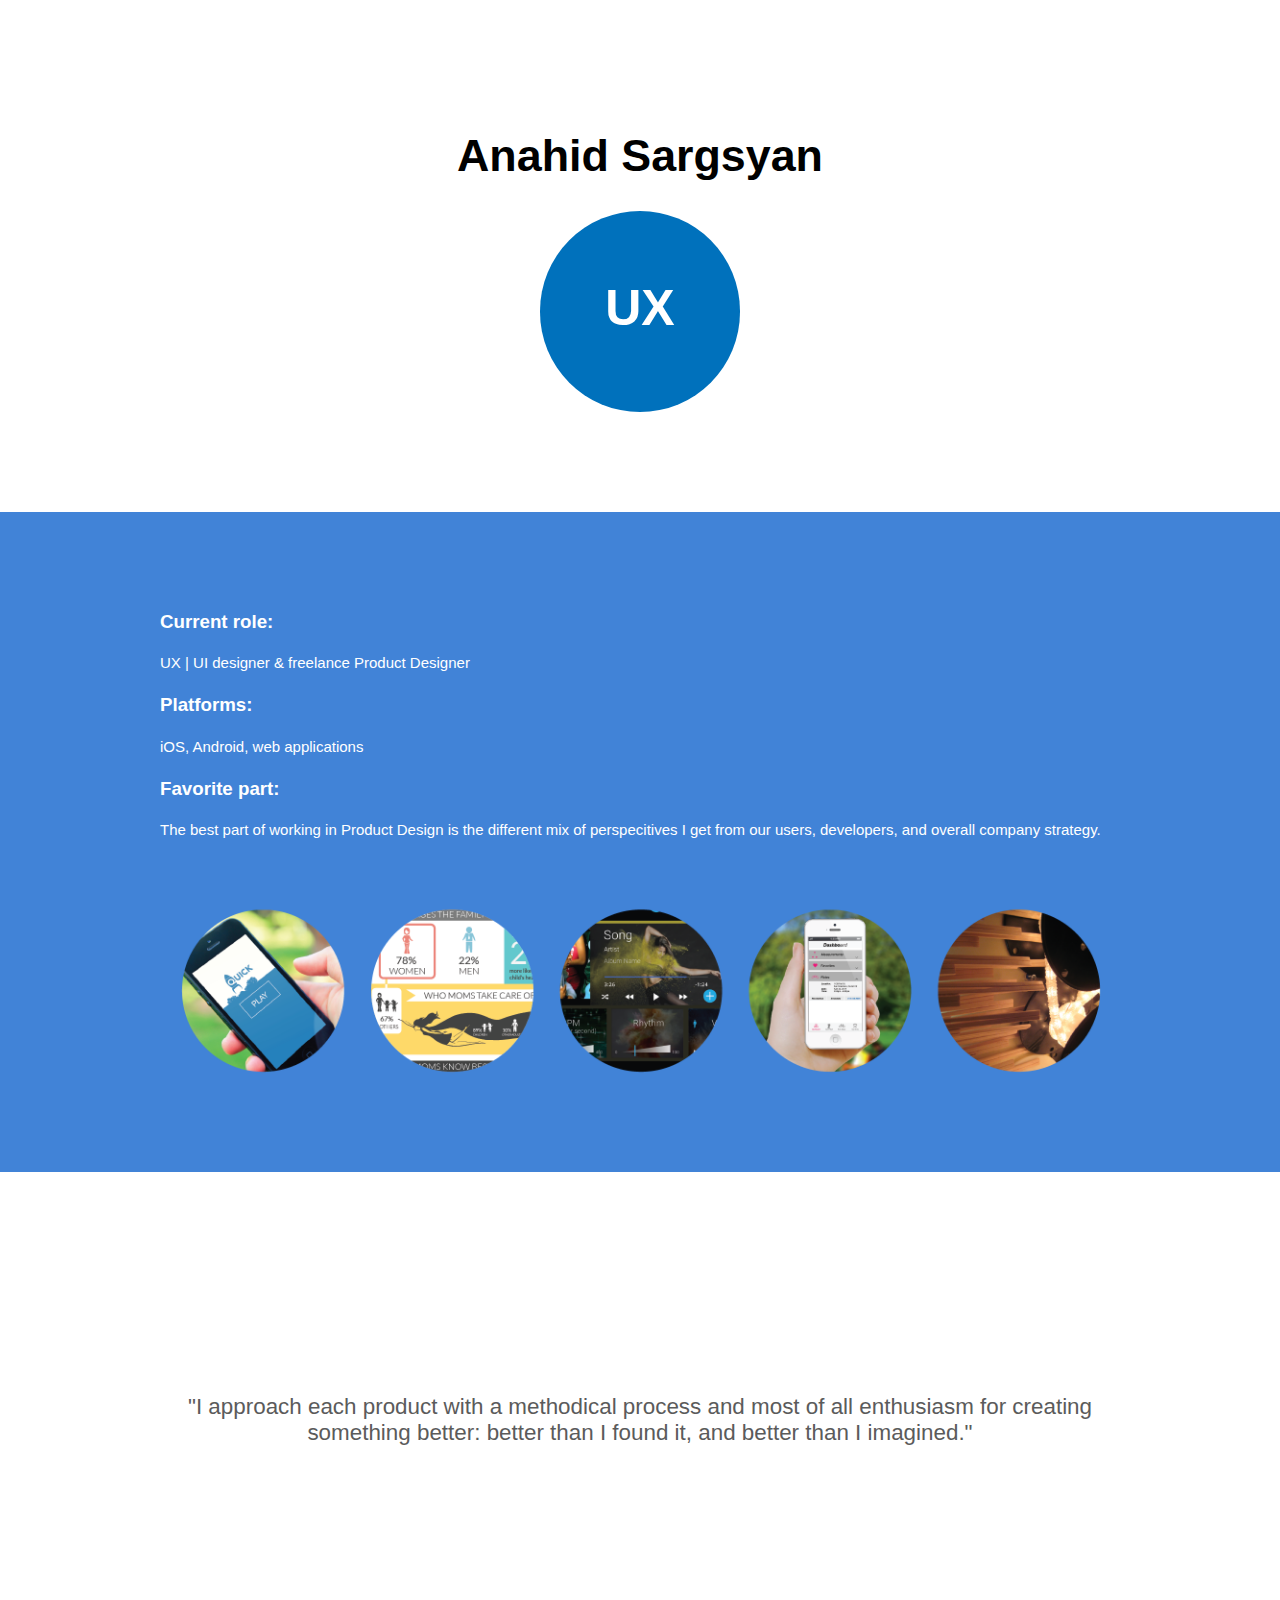
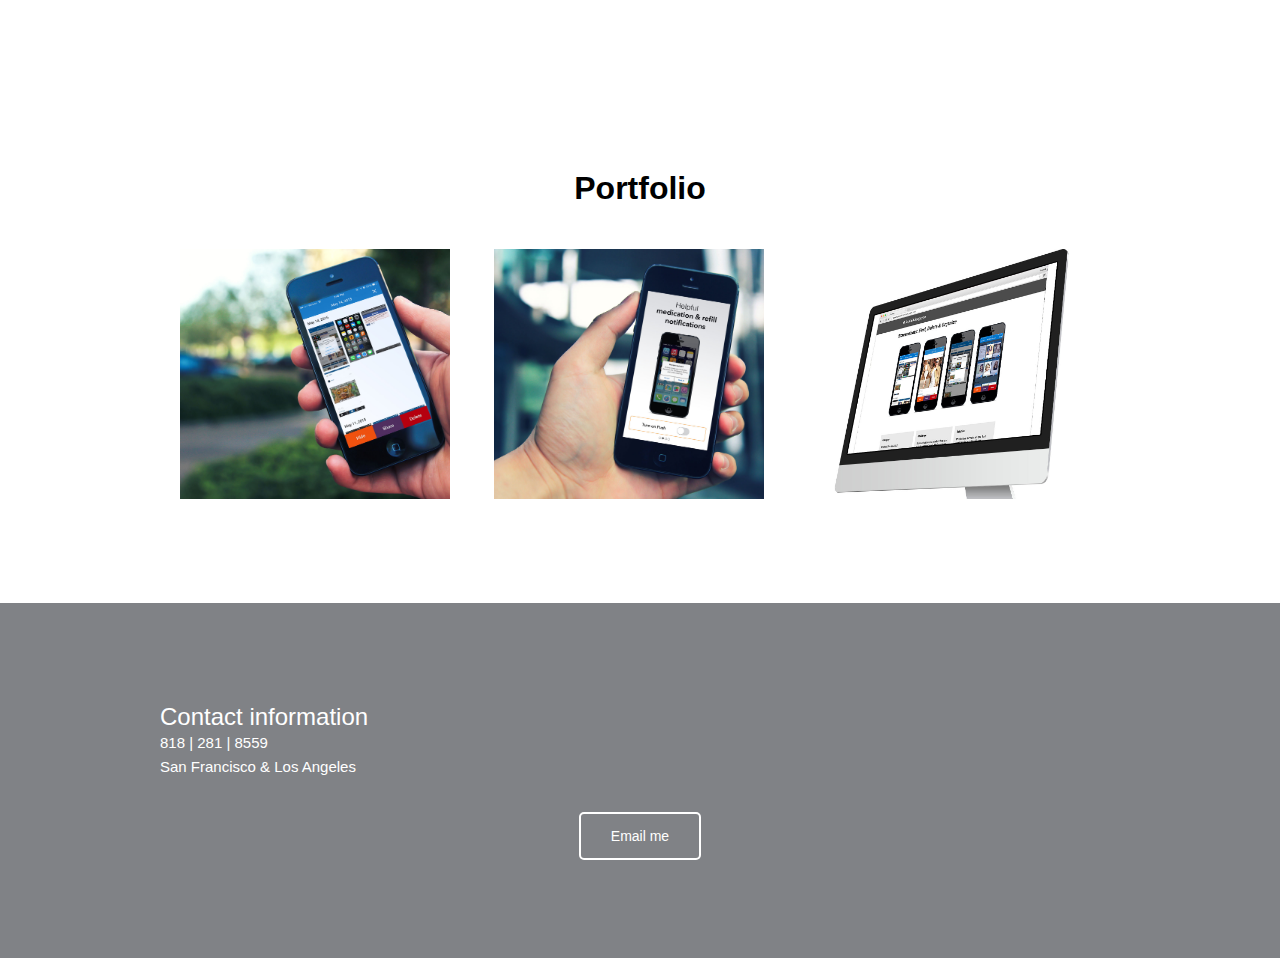
==== index.html @ 877af08c "Added Google Analytics" ====
<!DOCTYPE html>
<html>
<head>
	<title>Anahid Sargsyan</title>
	<link rel="stylesheet" type="text/css" href="css/style.css">
	<script src="https://ajax.googleapis.com/ajax/libs/jquery/2.1.3/jquery.min.js"></script> 
	<script type="text/javascript" src="js/application.js"></script>
</head>
<body>
	<div id="global-wrapper"> 
		<div id="content">
			<div id="one">
				<div class="hero2">
					<div class="container">
						<h1 style="color: black;">Anahid Sargsyan</h1>
						<div id="designDescription">
							<h4 id="designer-title">UX</h4>
						</div>
					</div>
				</div>
				<div class="section">
					<div class="container">
						<div id="center">
							
<!-- CURRENT							 -->
							<H3>Current role:</H3><p>UX | UI designer & freelance Product Designer</p>
							<!-- <H3>mscripts:</H3><p>white label mobile/web pharmacy</p> -->
							<H3>Platforms:</H3><p>iOS, Android, web applications</p>
							<H3>Favorite part:</H3>
							<p>The best part of working in Product Design is the different mix of perspecitives I get from our users, developers, and overall company strategy.</p>
							<br><br>
							<div id=""><img src="images/project_samples.png" style="width: 100%;"/></div>
						</div>
					<!-- 	<div class="center">
							<button class="button" onclick="window.location.href='#two'">See Portfolio
							</button>
						</div> -->
					</div>
				</div>
			</div>
			<div id="two">
				<div class="hero">
					<div class="container">
						<p style="color: #5b5b5b;">"I approach each product with a methodical process and most of all enthusiasm for creating something better: better than I found it, and better than I imagined."</p>
					</div>
				</div>
				<div class="section">
					<div class="container">
						<h1 style="color: black; text-align: center;">Portfolio</h1>
<!-- SCREENSHOTS -->
							<div class="project" onclick="location.href='portfolio_page.html';" style="cursor: pointer;">
								<img src="/images/screenshots_landing.jpg">
								<div class="image_overlay">
									<div id="portfolio_description">
										<h2>Screenshots</h2>
										<p>Freelance, Product Design</p>			
									</div>
								</div>
							</div>
<!-- MSCRIPTS -->
							<div class="project" onclick="location.href='portfolio_current.html';" style="cursor: pointer;">
								<img src="images/cmobile_landing.jpg">
								<div class="image_overlay">
									<div id="portfolio_description">
										<h2>mscripts</h2>
										<p>UX | UI, Visual Design</p>
									</div>
								</div>
							</div>
<!-- MY WEBSITE					 -->
							<div class="project" onclick="location.href='portfolio_personal_website.html';" style="cursor: pointer;">
								<img src="images/portfolio_landing.jpg">
								<div class="image_overlay">
									<div id="portfolio_description">
										<h2>Personal Website</h2>
										<p>Product design, UX, HTML/CSS</p>
									</div>
								</div>
							</div>
<!-- Elite Dental Care -->
						<!-- 	<div class="project">
								<img src="/images/d_one_landing.jpg">
								<div class="image_overlay">
									<div id="portfolio_description">
										<h2>D.one music</h2>
										<p>Visual Design, UI, UX</p>
									</div>
								</div>
							</div> -->
<!-- DONE -->
						<!-- 	<div class="project">
								<img src="/images/d_one_landing.jpg">
								<div class="image_overlay">
									<div id="portfolio_description">
										<h2>D.one music</h2>
										<p>Visual Design, UI, UX</p>
									</div>
								</div>
							</div> -->
<!-- LU -->
						<!-- 	<div class="project">
								<img src="images/lu_landing.jpg">
								<div class="image_overlay">
									<div id="portfolio_description">
										<h2>Lu Basketball Scores</h2>
										<p>Visual Design, UI</p>
									</div>
								</div>
							</div> -->
<!-- OTHER PROJECT -->
							<!-- <div class="project">
								<img src="images/installation_chopsticks.jpg">
								<div class="image_overlay">
									<div id="portfolio_description">
										<h2>Physical Projects</h2>
										<p>Art, Installation, Woodwork</p>
									</div>
								</div>
							</div> -->

					</div>
				</div>
			</div>
			<div id="four">
				<div class="section">
					<div class="container">
						<h2>Contact information</h2>
						<p>818 | 281 | 8559
						<br>San Francisco & Los Angeles</p>
						<div class="center">
							<button class="button"><a href="mailto:sargsyan.anahid@gmail.com" style="text-decoration: none; color: #ffffff">Email me</a></button>
						</div>
					</div>
				</div>
			</div>
				<!-- <div id="footer">
				</div> -->
		</div>
	</div>
<script>
  (function(i,s,o,g,r,a,m){i['GoogleAnalyticsObject']=r;i[r]=i[r]||function(){
  (i[r].q=i[r].q||[]).push(arguments)},i[r].l=1*new Date();a=s.createElement(o),
  m=s.getElementsByTagName(o)[0];a.async=1;a.src=g;m.parentNode.insertBefore(a,m)
  })(window,document,'script','//www.google-analytics.com/analytics.js','ga');

  ga('create', 'UA-51040412-1', 'auto');
  ga('send', 'pageview');

</script>
</body>
</html>
---- css/style.css ----
body {
	margin: 0px;
	padding: 0px;
	font-family: 'Roboto', 'helvetica';
}
.container {
	max-width: 960px;
	margin: 0px auto;
}
header {
	background-color: rgba(0,0,0,0.7);
	color: #888888;
	text-align: left;
	position: fixed;
	width: 100%;
	height: 70px;
	z-index: 1;
}
.center {
	text-align: center;
	text-decoration: none;
}
.left {
	text-align: left;
	text-decoration: none;
}
#profile_pic{
	width: 250px;
	height: 250px;
	float: left;
	overflow: hidden;
}
#profile_pic img{
	max-width: 100%;
}
#right_side{
	max-width: 680px;
	float: right;

}
nav	{
}
nav a{
    text-decoration: none;
}
nav ul {
	margin: 0px;
	padding: 0px;
}
nav ul li {
	display: inline-block;
	padding: 20px;
	font-size: 25px;
}
nav ul li a {
	color: #fff;
	text-decoration: none;
}
nav ul li a:hover {
	color: #eee;
	text-decoration: none;
}
#one .hero {
	background: url("../images/designer_image.jpg") no-repeat center bottom fixed;
	-webkit-background-size: cover;
 	-moz-background-size: cover;
  	-o-background-size: cover;
  	background-size: cover;
}

#two {
	background: url("../images/hero_two.jpg") no-repeat center bottom fixed;
	-webkit-background-size: cover;
 	-moz-background-size: cover;
  	-o-background-size: cover;
  	background-size: cover;
}

.hero {
  	background-position: top;
  	color: #ffffff;
  	padding: 200px 0px;
  	text-align: center;
  	font-size: 1.4em;
  	color: #000;
}
.hero2 {
  	background-position: top;
  	color: #ffffff;
  	padding: 100px 0px;
  	text-align: center;
  	font-size: 1.4em;
  	color: #000;
}
.hero h1 {
	font-weight: lighter;
}
.section {
	padding: 80px 0px;
	color: #ffffff;
}
.section h2 {
	font-weight: lighter;
	margin-bottom: 0px;
}
.section p {
	line-height: 24px;
	font-size: 15px;
	margin-top: 0px;
	font-weight: lighter;
}

#designDescription{
	height: 200px;
	width: 200px;
	color: #ffffff;
	border-radius: 100px;
	background-color: #0071BC;
	font-size: 50px;
	padding-top: 1px;
	vertical-align: center;
	margin-left: auto;
    margin-right: auto;
}

#one .section {
	background-color: #4183D7;
	height: 500px;
}
#two .section {
	background-color: #fff;
}
#three .section {
	background-color: #1A1E73;
}
#four .section {
	background-color: #808286;
}
button {
	background-color: transparent;
	border: 2px solid #ffffff;
	color: #ffffff;
	border-radius: 5px;
	font-size: 14px;
	padding: 14px 30px;
	margin: 18px auto;
}
button:hover {
	background-color: #eeeeee;
	border: 2px solid #808286;
	color: #808285;
}


.project {
	width: 270px;
	height: 250px;
	margin: 20px;
	overflow: hidden;	
	display: inline-block;
	color: white;
	background-color: red;
	position: relative;
}
.project img{
	max-width: 139%;
}

.image_overlay {
	position: absolute;
	width: 270px;
	height: 250px;
	top: 0;
	left: 0;
	color: rgba(0, 0, 0, 0);
}

.image_overlay:hover {
	background-color: rgba(0, 0, 0, 0.7);
	color: white;
}
#portfolio_description{
	padding: 20px;
}
/*PORTFOLIO PAGES*/
.next_project {
	width: 17%;
	height: auto;
	margin: 10px;
	overflow: hidden;	
	display: inline-block;
	color: white;
	background-color: #808285;
	position: relative;
	float: right;
	padding: 10px;
	border-radius: 20px;
}
.previous_project {
	width: 17%;
	height: auto;
	margin: 10px;
	overflow: hidden;	
	display: inline-block;
	color: white;
	background-color: #808285;
	position: relative;
	float: left;
	padding: 10px;
	border-radius: 20px;
}
.next_image_overlay {
	position: absolute;
	width: 320px;
	height: 150px;
	top: 0;
	left: 0;
	color: rgba(0, 0, 0, 0);
}

.next_image_overlay:hover {
	background-color: rgba(0, 0, 0, 0.5);
	color: white;
}

.portfolio_header {
	  width: 100%;
	  height: auto;
	  margin: 10px;
	  background-color: white;
	  float: left;
	  position: relative;
	  overflow: hidden;	
	display: inline-block;
	position: relative;
}
.portfolio_header img{
	max-width: 100%;
}
.portfolio_section_left{
	  width: 64%;
	  height: auto;
	  margin:10px;
	  background-color: white;
	  float: left;
	  position: relative;
	  overflow: hidden;	
	display: inline-block;
	position: relative;
}
.portfolio_section_left img{
	max-width: 100%;
}
.portfolio_section_right p {
	font-size: .96em;
}

.row {
	width: 100%;
	height: auto;
	float:left;	
	margin-bottom: 50px;
}

.portfolio_section_right{
	  width: 27%;
	  height: 200px;
	  margin: 10px;
	  background: #e9e9e9;
	  float: left;
	  position: relative;
	  padding-left: 20px;
	  padding-right: 20px;
}
.line-separator{
	height:1px;
	background:#717171;
	border-bottom:1px solid #313030;
}
.clear{
	clear: both;
	height: 40px;
}
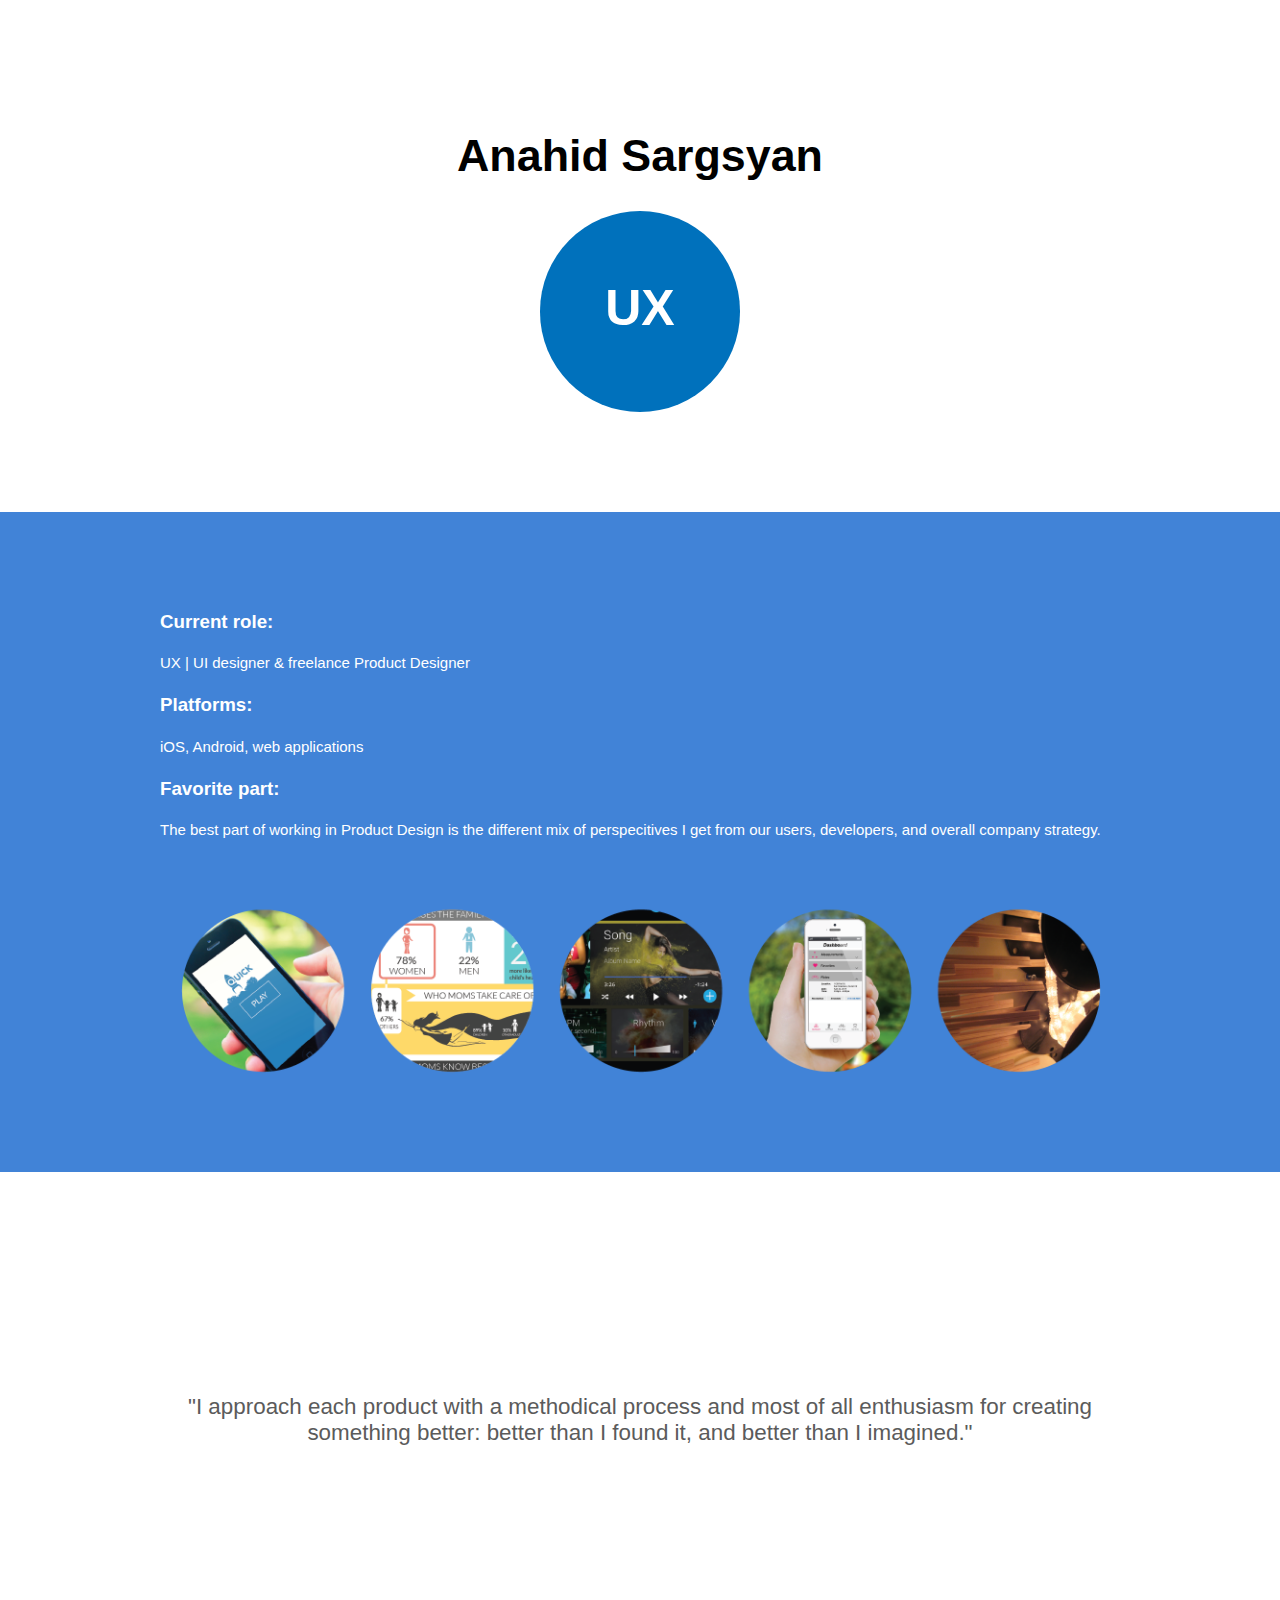
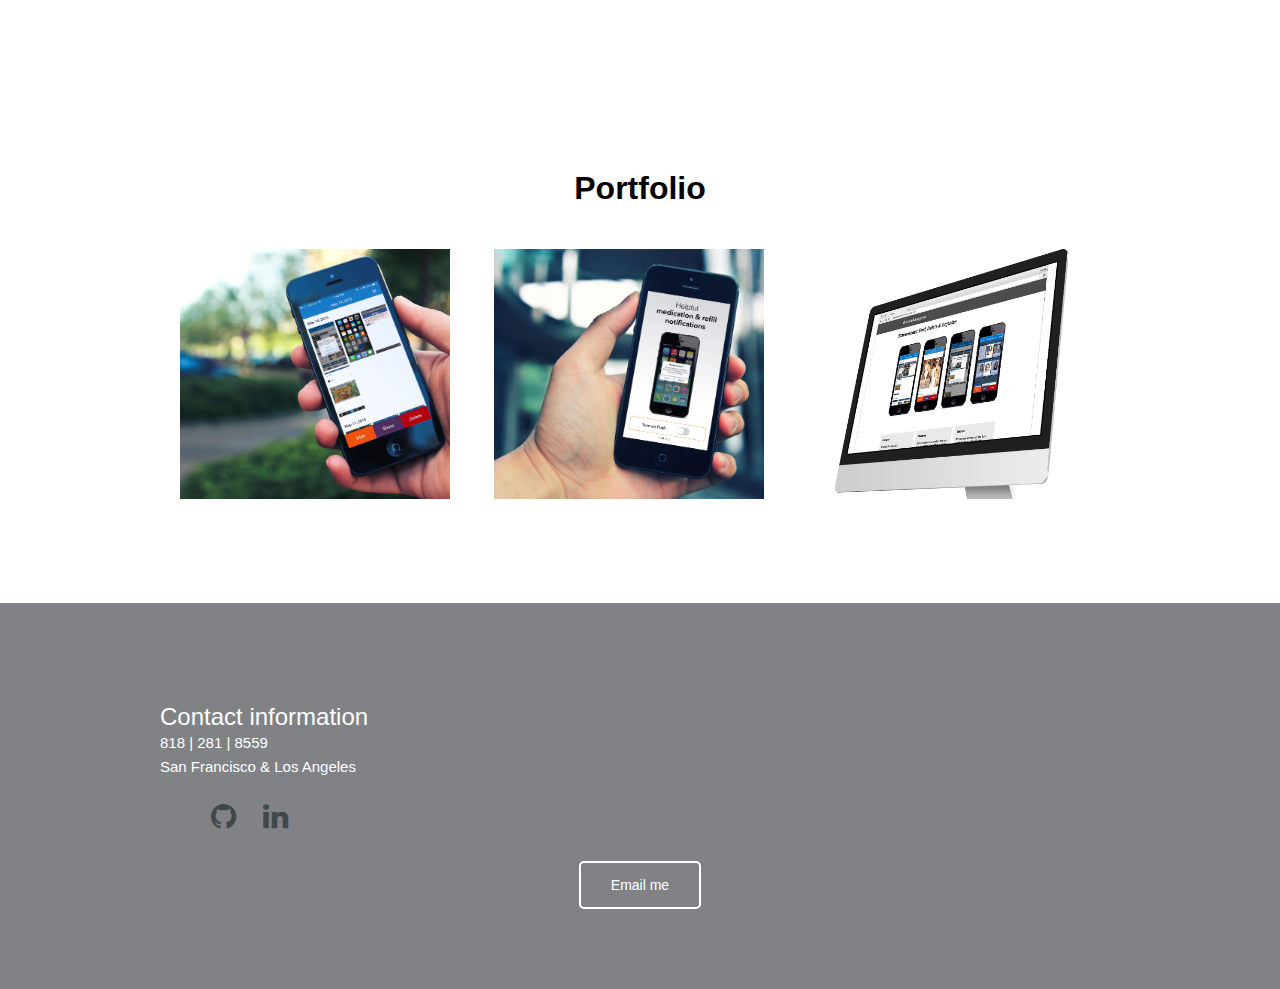
==== commit 0ed6a58c: "updated contact page" ====
--- a/index.html
+++ b/index.html
@@ -3,6 +3,7 @@
 <head>
 	<title>Anahid Sargsyan</title>
 	<link rel="stylesheet" type="text/css" href="css/style.css">
+	<link rel="stylesheet" href="//maxcdn.bootstrapcdn.com/font-awesome/4.3.0/css/font-awesome.min.css">
 	<script src="https://ajax.googleapis.com/ajax/libs/jquery/2.1.3/jquery.min.js"></script> 
 	<script type="text/javascript" src="js/application.js"></script>
 </head>
@@ -127,16 +128,22 @@
 						<h2>Contact information</h2>
 						<p>818 | 281 | 8559
 						<br>San Francisco & Los Angeles</p>
+
+						<ul class="icons">
+							<li><a href="https://github.com/anahidsargsyan" class="icon fa-github fa-lg"><span class="label"></span></a></li>
+							<li><a href="https://www.linkedin.com/pub/anahid-sargsyan/24/81a/7bb" class="icon fa-linkedin fa-lg"><span class="label"></span></a></li>
+						</ul>
+
 						<div class="center">
 							<button class="button"><a href="mailto:sargsyan.anahid@gmail.com" style="text-decoration: none; color: #ffffff">Email me</a></button>
 						</div>
 					</div>
 				</div>
 			</div>
-				<!-- <div id="footer">
-				</div> -->
 		</div>
 	</div>
+
+<!-- Analytics -->	
 <script>
   (function(i,s,o,g,r,a,m){i['GoogleAnalyticsObject']=r;i[r]=i[r]||function(){
   (i[r].q=i[r].q||[]).push(arguments)},i[r].l=1*new Date();a=s.createElement(o),
--- a/css/style.css
+++ b/css/style.css
@@ -143,7 +143,7 @@
 	border-radius: 5px;
 	font-size: 14px;
 	padding: 14px 30px;
-	margin: 18px auto;
+	/*margin: 18px auto;*/
 }
 button:hover {
 	background-color: #eeeeee;
@@ -182,6 +182,67 @@
 #portfolio_description{
 	padding: 20px;
 }
+/*********************************************************************************/
+/* Icons                                                                         */
+/*********************************************************************************/
+
+.icon:before {
+	display: inline-block;
+	font-family: FontAwesome;
+	font-size: 1.25em;
+	text-decoration: none;
+	font-style: normal;
+	font-weight: normal;
+	line-height: 1;
+	-webkit-font-smoothing:antialiased;
+	-moz-osx-font-smoothing:grayscale;
+}
+
+.icon > .label {
+	display: none;
+}
+
+.icons
+{
+	text-decoration: none;
+	font-size: 1.1em;
+	text-align: left;
+}
+
+	.icons a
+	{
+		color: #41484c;
+		-moz-transition: color 0.35s ease-in-out;
+		-webkit-transition: color 0.35s ease-in-out;
+		-o-transition: color 0.35s ease-in-out;
+		-ms-transition: color 0.35s ease-in-out;
+		transition: color 0.35s ease-in-out;
+	}
+	
+		.icons a:hover
+		{
+			color: #fff;
+		}
+ul.icons
+{
+	cursor: default;
+}	
+
+	ul.icons li
+	{
+		display: inline-block;
+	}
+	
+		ul.icons a
+		{
+			display: inline-block;
+			width: 2em;
+			height: 2em;
+			line-height: 2em;
+			text-align: center;
+			border: 0;
+		}
+
 /*PORTFOLIO PAGES*/
 .next_project {
 	width: 17%;
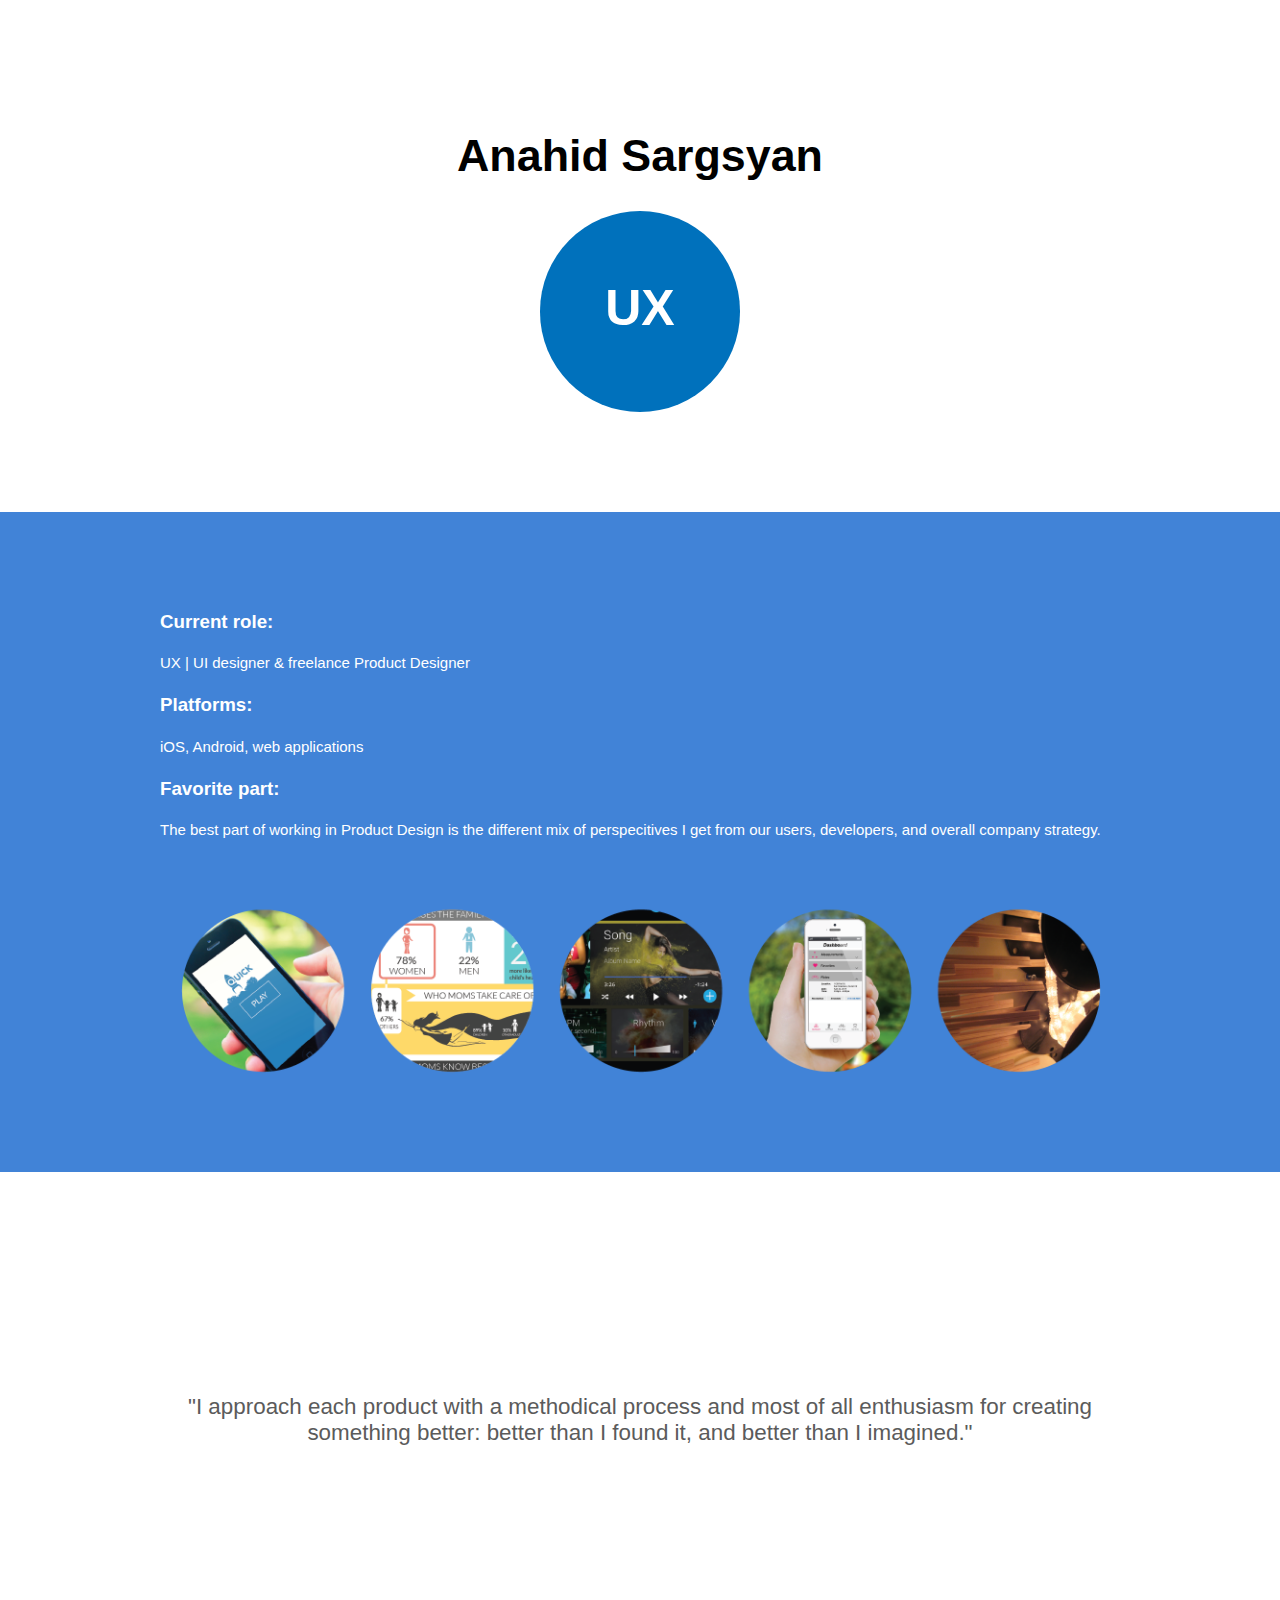
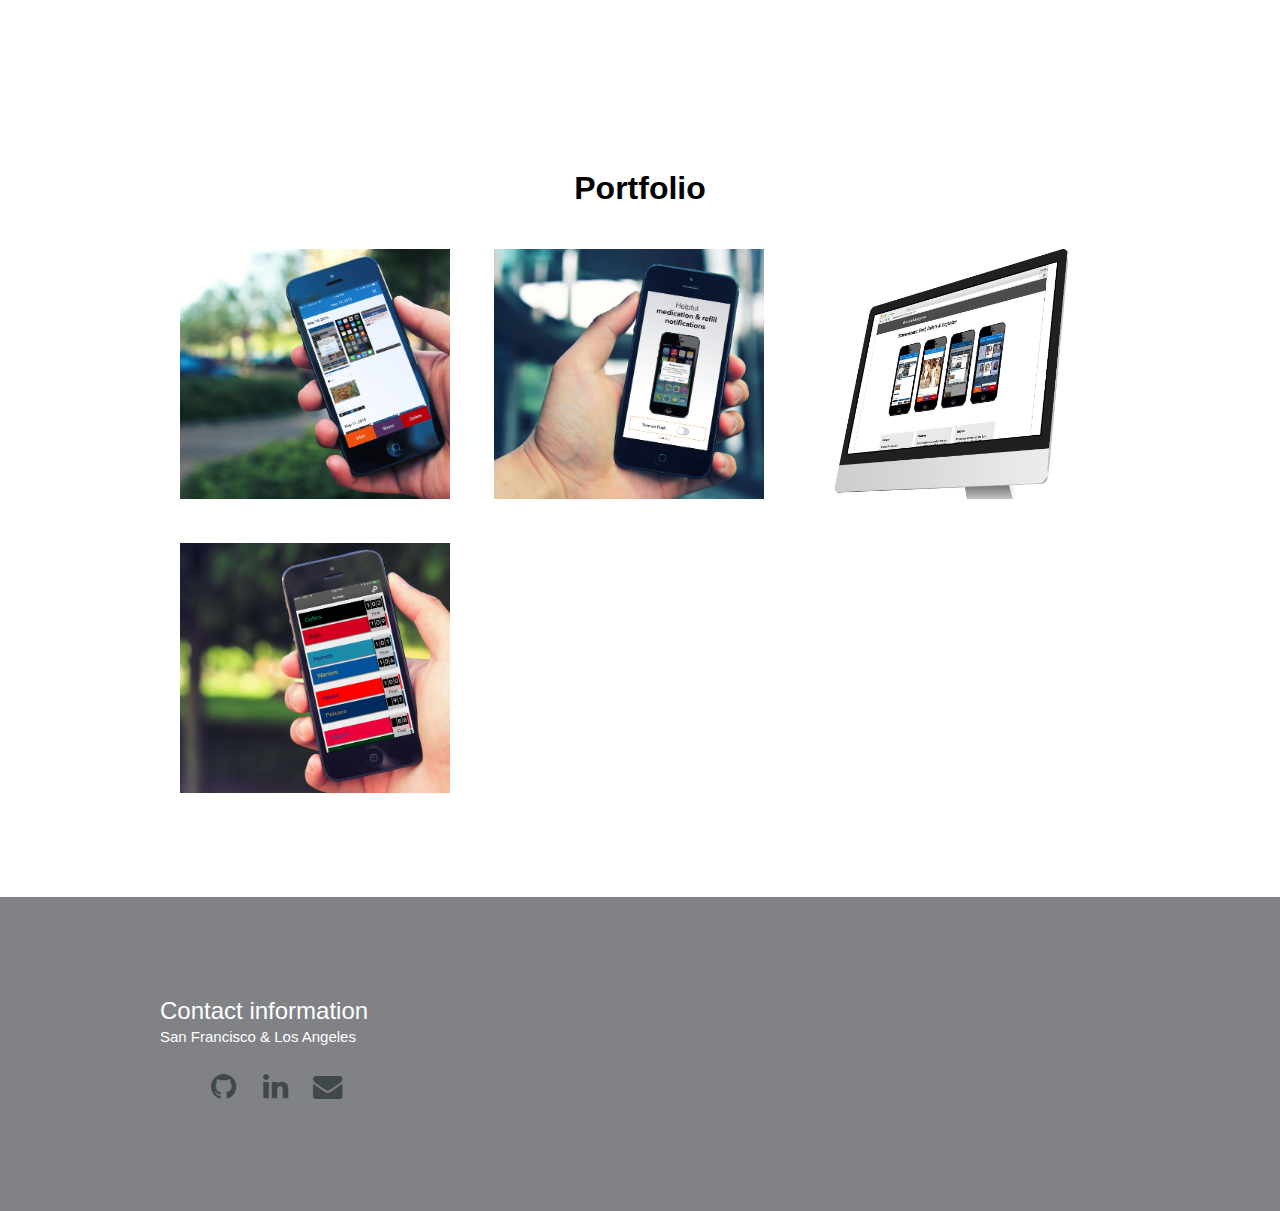
==== commit 619086b0: "Added Lu to project list" ====
--- a/index.html
+++ b/index.html
@@ -99,7 +99,7 @@
 								</div>
 							</div> -->
 <!-- LU -->
-						<!-- 	<div class="project">
+							<div class="project" onclick="location.href='portfolio_page_lu.html';" style="cursor: pointer;">
 								<img src="images/lu_landing.jpg">
 								<div class="image_overlay">
 									<div id="portfolio_description">
@@ -107,7 +107,7 @@
 										<p>Visual Design, UI</p>
 									</div>
 								</div>
-							</div> -->
+							</div>
 <!-- OTHER PROJECT -->
 							<!-- <div class="project">
 								<img src="images/installation_chopsticks.jpg">
@@ -126,16 +126,16 @@
 				<div class="section">
 					<div class="container">
 						<h2>Contact information</h2>
-						<p>818 | 281 | 8559
-						<br>San Francisco & Los Angeles</p>
+						<p>San Francisco & Los Angeles</p>
 
 						<ul class="icons">
 							<li><a href="https://github.com/anahidsargsyan" class="icon fa-github fa-lg"><span class="label"></span></a></li>
 							<li><a href="https://www.linkedin.com/pub/anahid-sargsyan/24/81a/7bb" class="icon fa-linkedin fa-lg"><span class="label"></span></a></li>
+							<li><a href="https://www.linkedin.com/pub/anahid-sargsyan/24/81a/7bb" class="icon fa-envelope fa-lg"><span class="label"></span></a></li>
 						</ul>
 
-						<div class="center">
-							<button class="button"><a href="mailto:sargsyan.anahid@gmail.com" style="text-decoration: none; color: #ffffff">Email me</a></button>
+					<!-- 	<div class="center">
+							<button class="button"><a href="mailto:sargsyan.anahid@gmail.com" style="text-decoration: none; color: #ffffff">Email me</a></button> -->
 						</div>
 					</div>
 				</div>
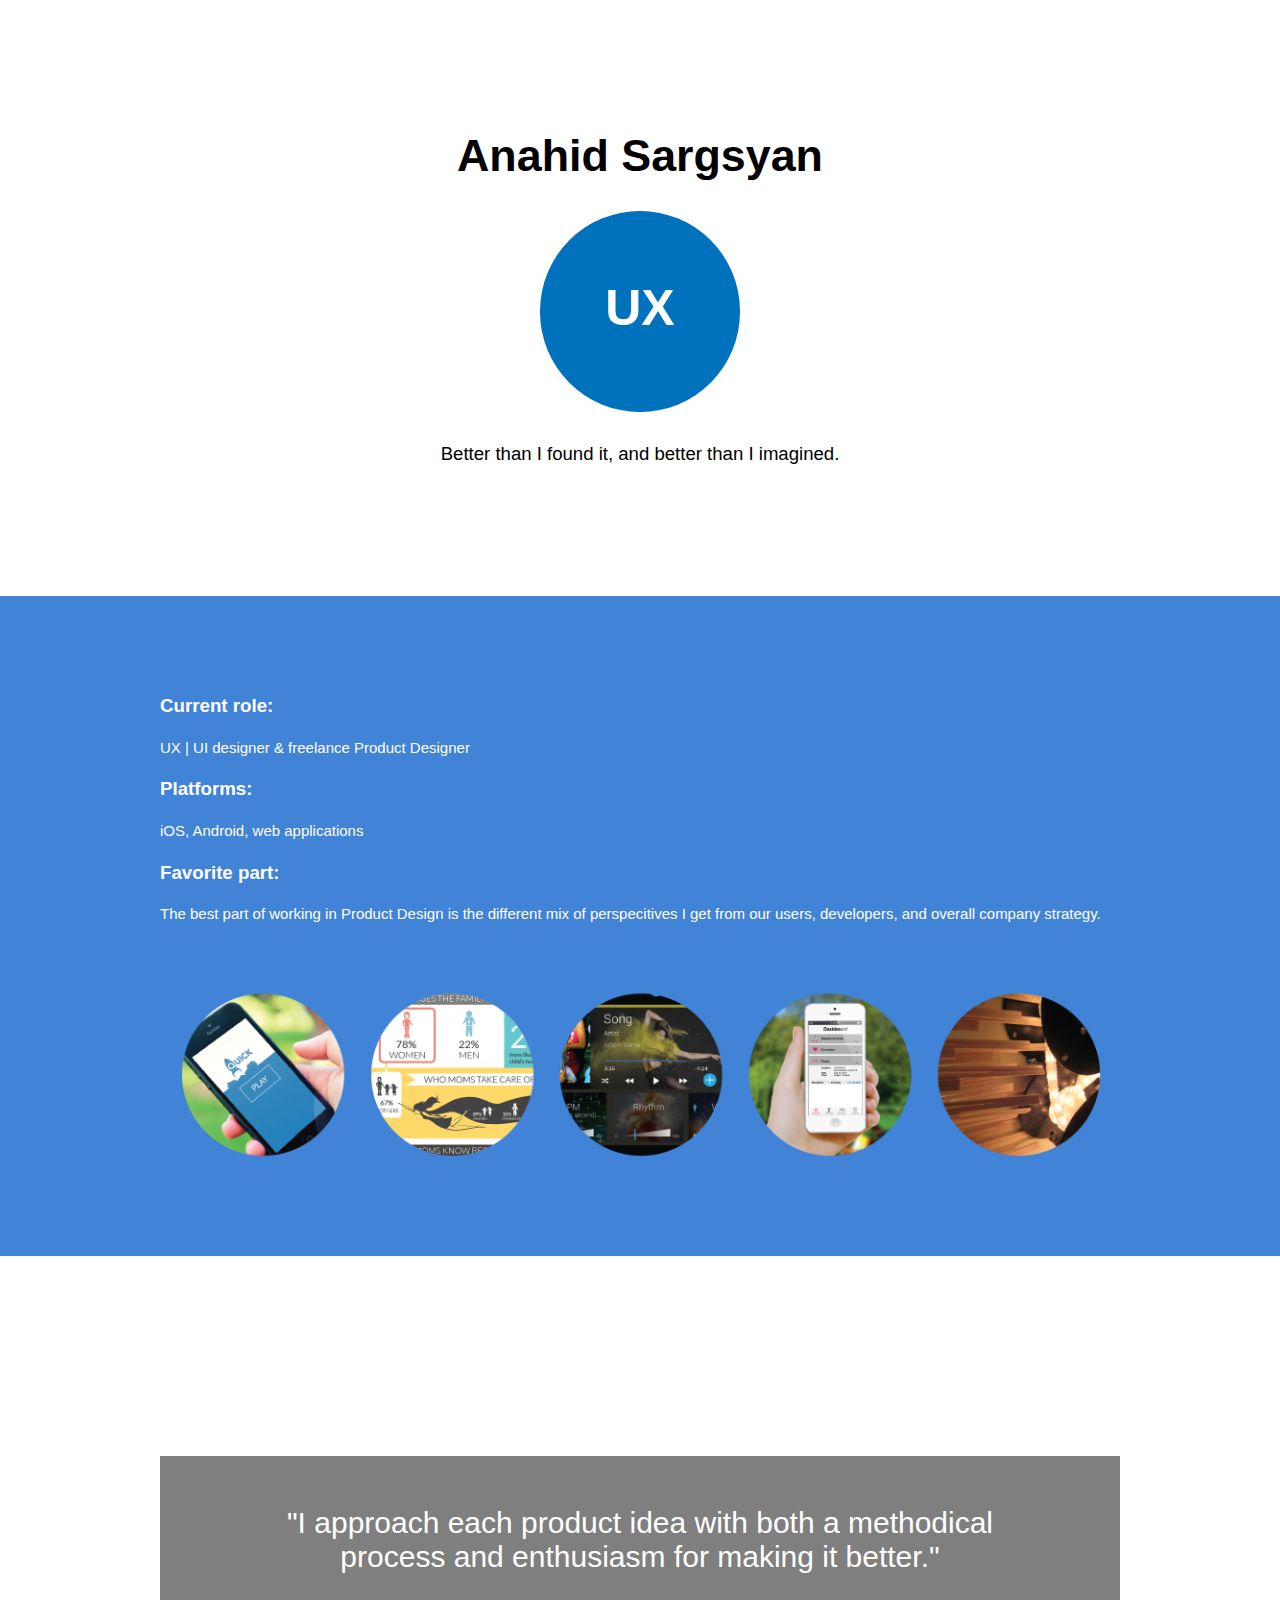
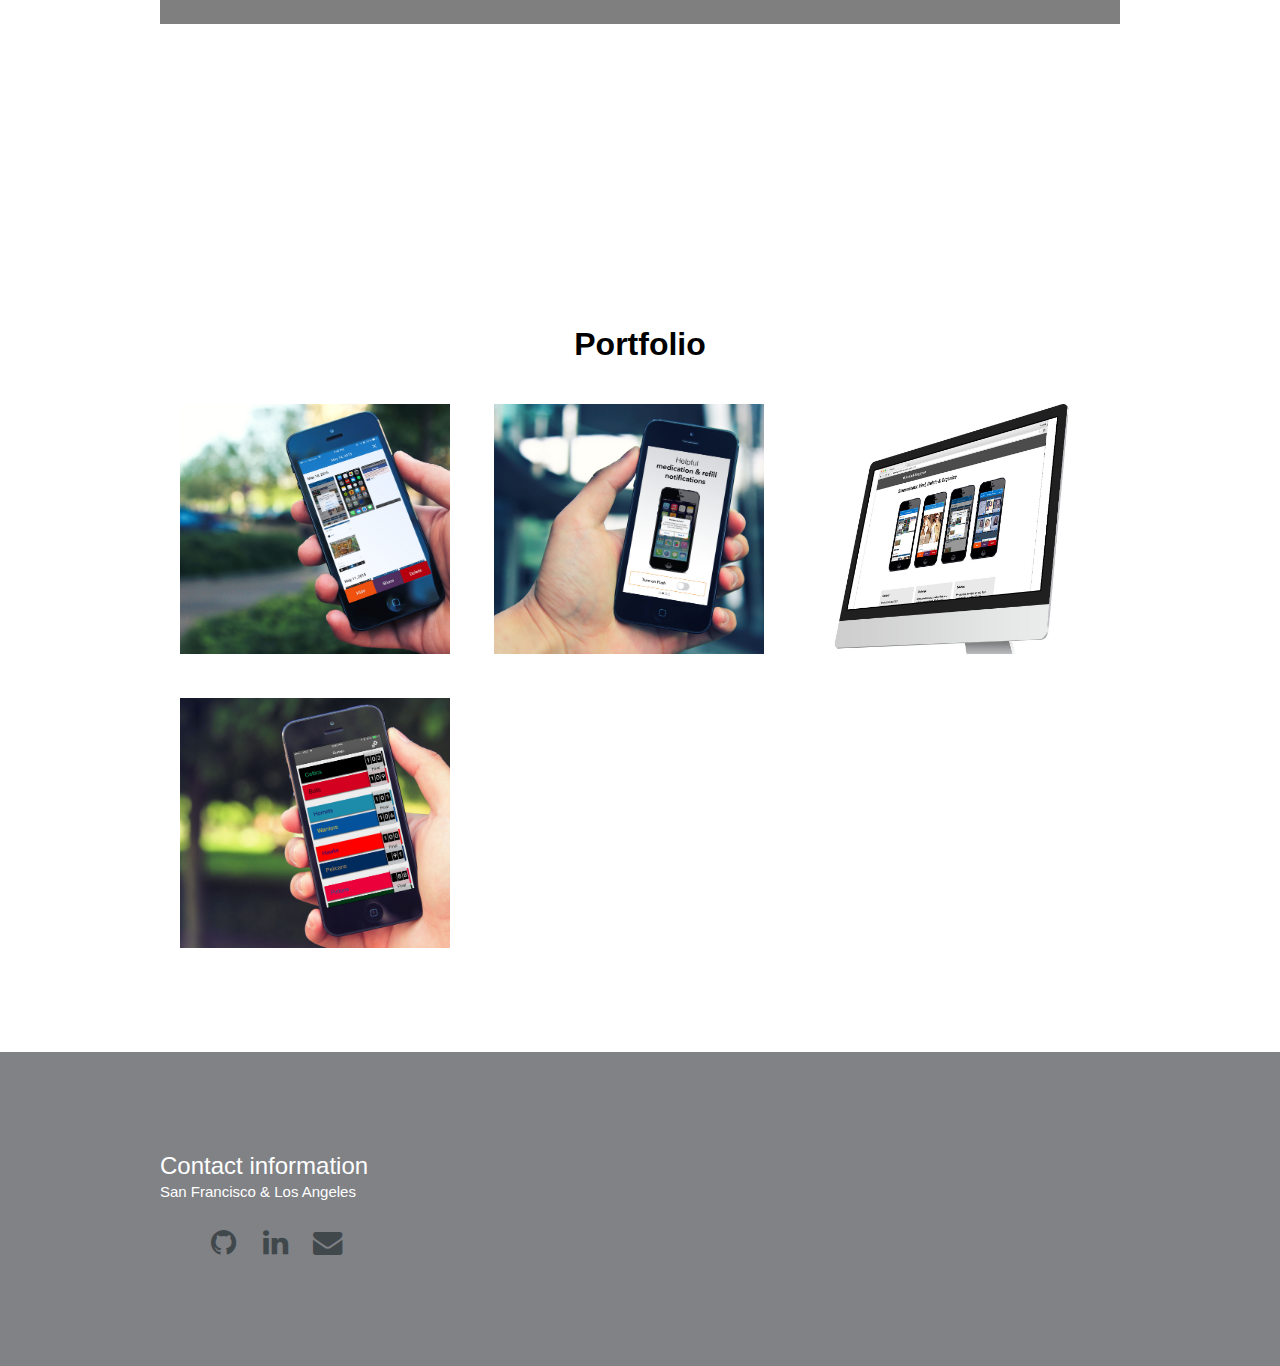
==== commit 6075da9f: "Updated portfolio header section" ====
--- a/index.html
+++ b/index.html
@@ -17,6 +17,7 @@
 						<div id="designDescription">
 							<h4 id="designer-title">UX</h4>
 						</div>
+							<h5 style="font-weight: lighter;">Better than I found it, and better than I imagined.</h5>
 					</div>
 				</div>
 				<div class="section">
@@ -42,7 +43,7 @@
 			<div id="two">
 				<div class="hero">
 					<div class="container">
-						<p style="color: #5b5b5b;">"I approach each product with a methodical process and most of all enthusiasm for creating something better: better than I found it, and better than I imagined."</p>
+							<div class="portfolio_section">"I approach each product idea with both a methodical process and enthusiasm for making it better."</div>
 					</div>
 				</div>
 				<div class="section">
@@ -50,7 +51,7 @@
 						<h1 style="color: black; text-align: center;">Portfolio</h1>
 <!-- SCREENSHOTS -->
 							<div class="project" onclick="location.href='portfolio_page.html';" style="cursor: pointer;">
-								<img src="/images/screenshots_landing.jpg">
+								<img src="images/screenshots_landing.jpg">
 								<div class="image_overlay">
 									<div id="portfolio_description">
 										<h2>Screenshots</h2>
--- a/css/style.css
+++ b/css/style.css
@@ -15,6 +15,9 @@
 	width: 100%;
 	height: 70px;
 	z-index: 1;
+}
+p {
+	font-weight: lighter;
 }
 .center {
 	text-align: center;
@@ -242,7 +245,19 @@
 			text-align: center;
 			border: 0;
 		}
-
+/*PORTFOLIO SECTION*/
+
+.portfolio_section{
+	background-color: rgba(0,0,0,0.5);
+	text-align: center;
+	font-size: 30px;
+	font-weight: 400;
+	color: #ffffff; 
+	padding-top: 50px; 
+	padding-bottom: 50px; 
+	padding-right: 100px; 
+	padding-left: 100px; 
+}
 /*PORTFOLIO PAGES*/
 .next_project {
 	width: 17%;
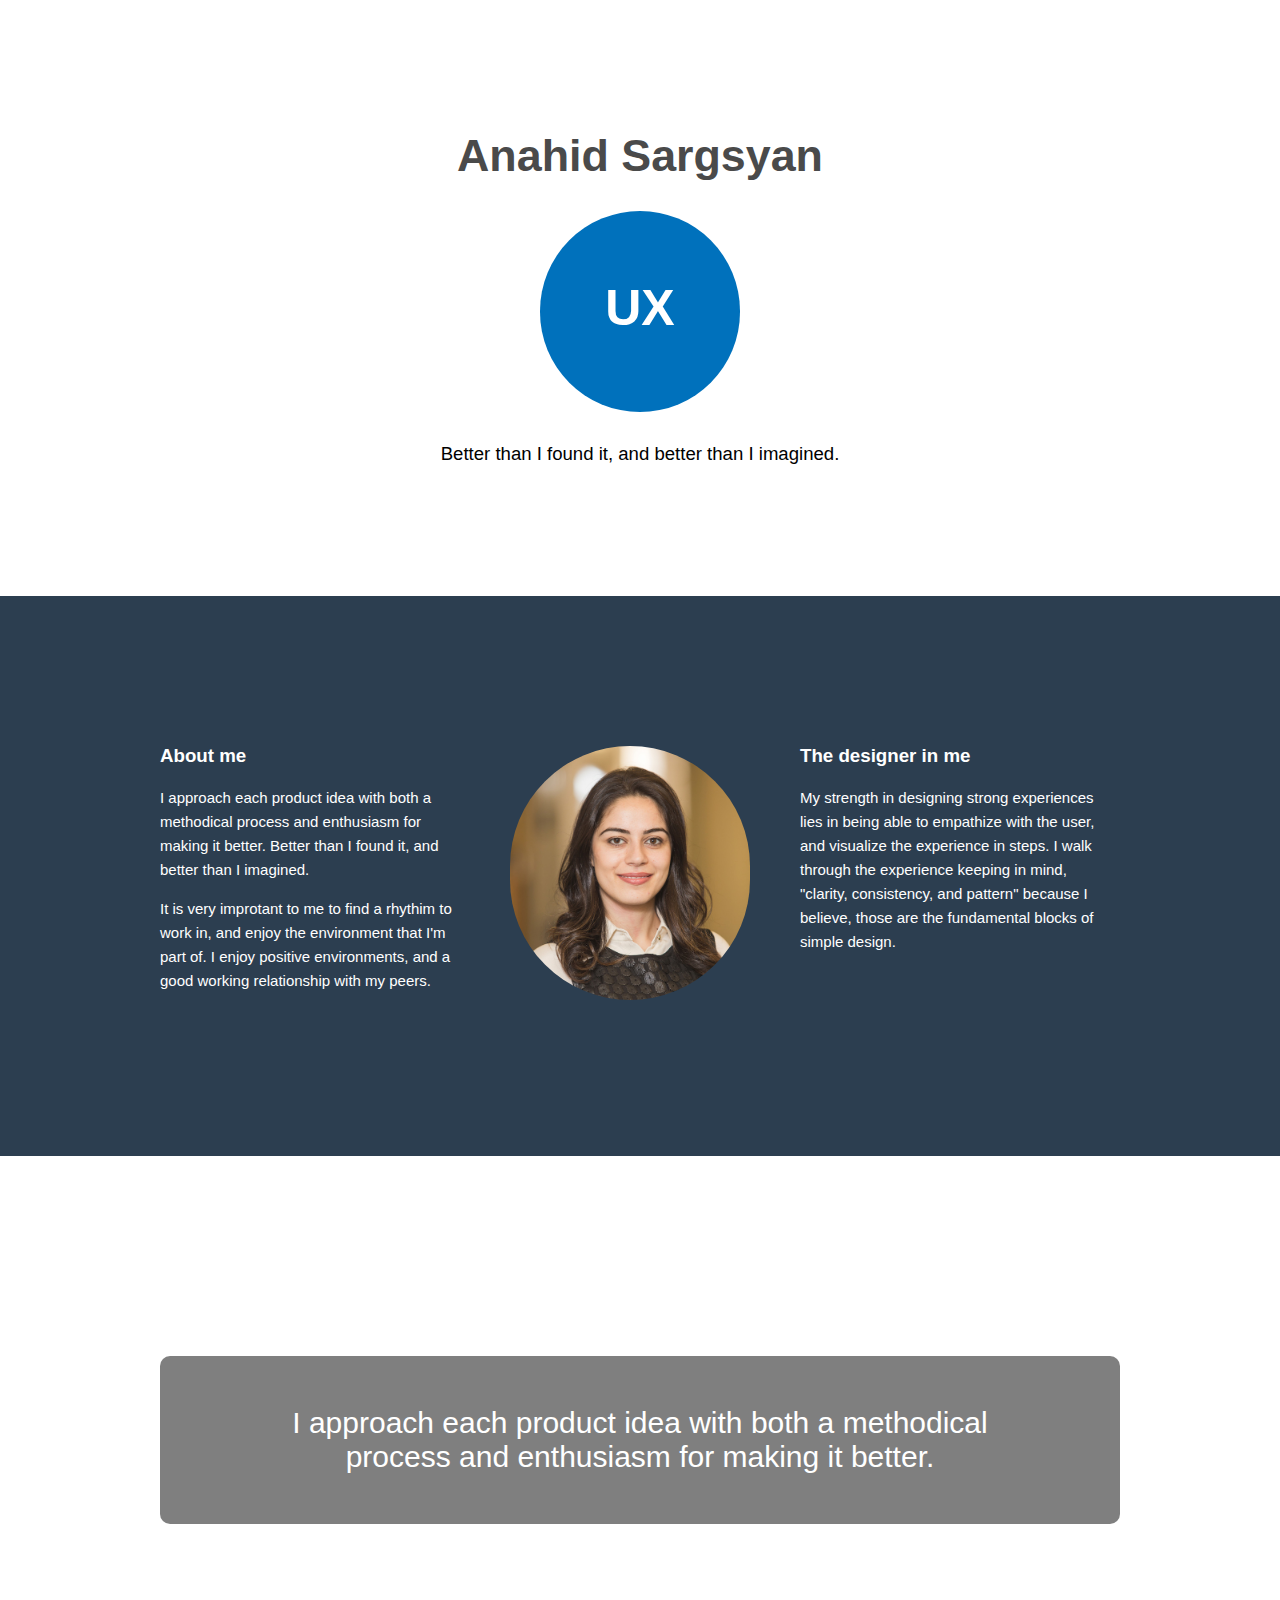
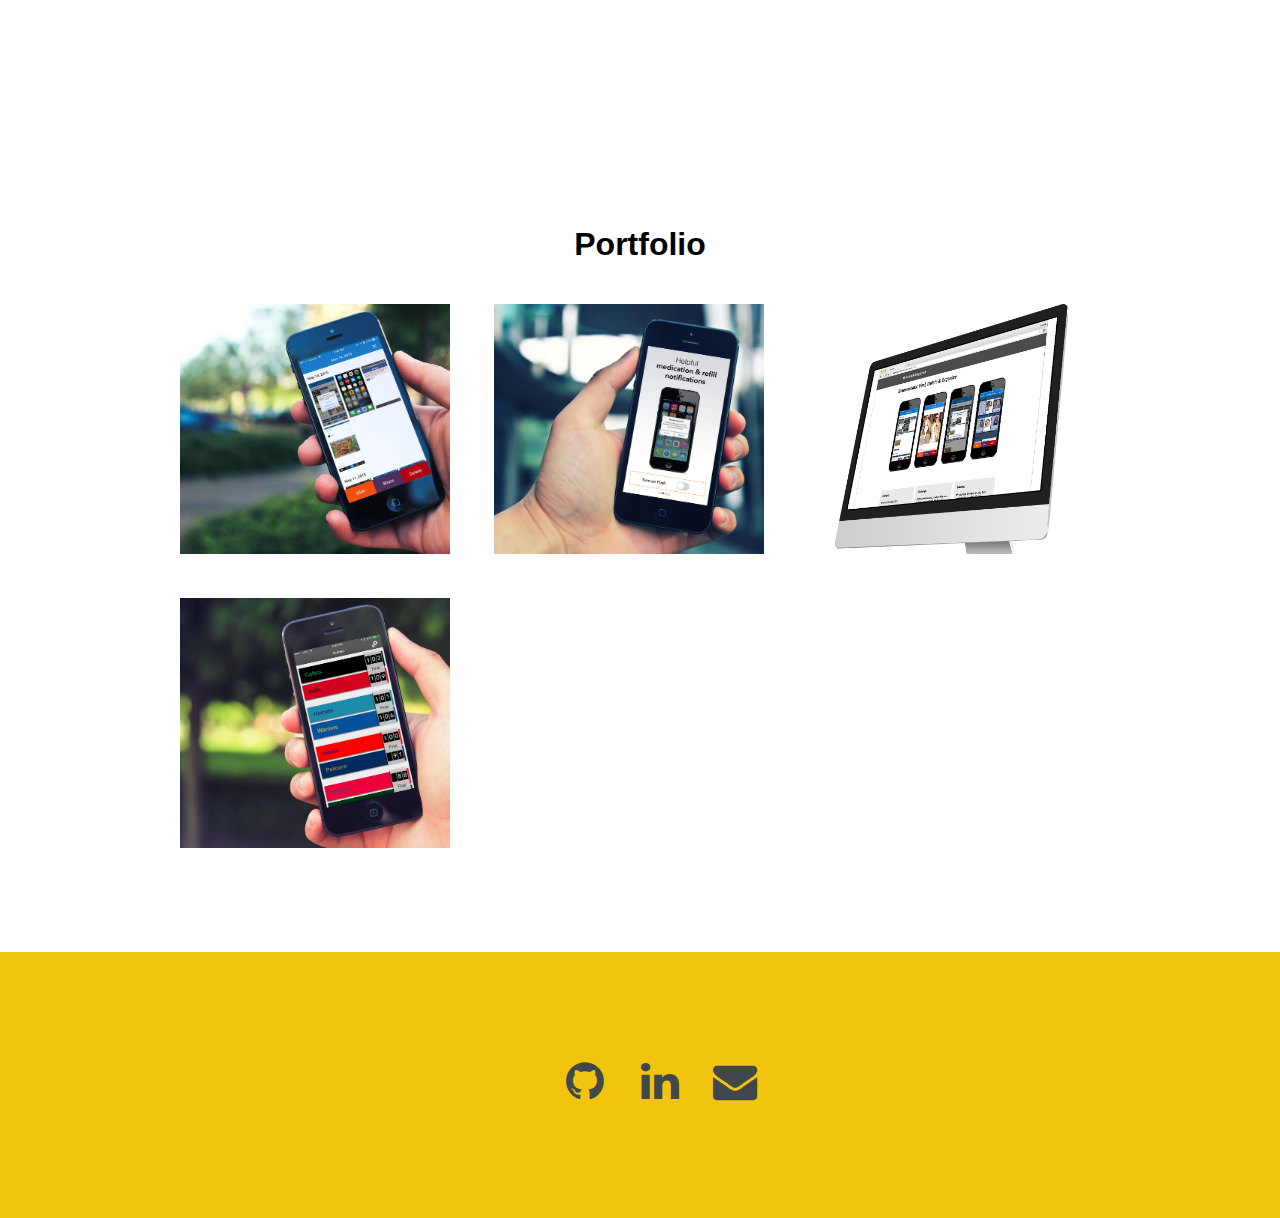
==== commit ed68eb8a: "Updated about me section & contact section" ====
--- a/index.html
+++ b/index.html
@@ -13,7 +13,7 @@
 			<div id="one">
 				<div class="hero2">
 					<div class="container">
-						<h1 style="color: black;">Anahid Sargsyan</h1>
+						<h1 style="color: #4a4a4a;">Anahid Sargsyan</h1>
 						<div id="designDescription">
 							<h4 id="designer-title">UX</h4>
 						</div>
@@ -22,28 +22,31 @@
 				</div>
 				<div class="section">
 					<div class="container">
-						<div id="center">
-							
-<!-- CURRENT							 -->
-							<H3>Current role:</H3><p>UX | UI designer & freelance Product Designer</p>
-							<!-- <H3>mscripts:</H3><p>white label mobile/web pharmacy</p> -->
-							<H3>Platforms:</H3><p>iOS, Android, web applications</p>
-							<H3>Favorite part:</H3>
-							<p>The best part of working in Product Design is the different mix of perspecitives I get from our users, developers, and overall company strategy.</p>
-							<br><br>
-							<div id=""><img src="images/project_samples.png" style="width: 100%;"/></div>
+						<div class="row"></div>
+							<div id="about_left">
+								<h3>About me</h3>
+								<p>I approach each product idea with both a methodical process and enthusiasm for making it better. Better than I found it, and better than I imagined.</p>
+								<p>It is very improtant to me to find a rhythim to work in, and enjoy the environment that I'm part of. I enjoy positive environments, and a good working relationship with my peers.</p>	
+							</div>
+							<div id="about_center">
+								<img src="images/about_me.jpg" style="border-radius: 340px;"/>
+							</div>
+							<div id="about_right">
+								<h3>The designer in me</h3>
+								<p>My strength in designing strong experiences lies in being able to empathize with the user, and visualize the experience in steps. I walk through the experience keeping in mind, "clarity, consistency, and pattern" because I believe, those are the fundamental blocks of simple design.</p>
+								<p>
+								<!-- I try to establish a design standard in every chaotic experience, because taking pride in my work extends beyond the final product: it is about process, communication and recognition.
+								</p> -->
+								
+							</div>
 						</div>
-					<!-- 	<div class="center">
-							<button class="button" onclick="window.location.href='#two'">See Portfolio
-							</button>
-						</div> -->
 					</div>
 				</div>
 			</div>
 			<div id="two">
 				<div class="hero">
 					<div class="container">
-							<div class="portfolio_section">"I approach each product idea with both a methodical process and enthusiasm for making it better."</div>
+							<div class="portfolio_section">I approach each product idea with both a methodical process and enthusiasm for making it better.</div>
 					</div>
 				</div>
 				<div class="section">
@@ -126,17 +129,19 @@
 			<div id="four">
 				<div class="section">
 					<div class="container">
-						<h2>Contact information</h2>
-						<p>San Francisco & Los Angeles</p>
+						<div class="center">
+<!-- 							<h2>Contact information</h2>
+							<p>San Francisco & Los Angeles</p>
+ -->
+							<ul class="icons">
+								<li><a href="https://github.com/anahidsargsyan" class="icon fa-github fa-2x"><span class="label"></span></a></li>
+								<li><a href="https://www.linkedin.com/pub/anahid-sargsyan/24/81a/7bb" class="icon fa-linkedin fa-2x"><span class="label"></span></a></li>
+								<li><a href="https://www.linkedin.com/pub/anahid-sargsyan/24/81a/7bb" class="icon fa-envelope fa-2x"><span class="label"></span></a></li>
+							</ul>
 
-						<ul class="icons">
-							<li><a href="https://github.com/anahidsargsyan" class="icon fa-github fa-lg"><span class="label"></span></a></li>
-							<li><a href="https://www.linkedin.com/pub/anahid-sargsyan/24/81a/7bb" class="icon fa-linkedin fa-lg"><span class="label"></span></a></li>
-							<li><a href="https://www.linkedin.com/pub/anahid-sargsyan/24/81a/7bb" class="icon fa-envelope fa-lg"><span class="label"></span></a></li>
-						</ul>
-
-					<!-- 	<div class="center">
-							<button class="button"><a href="mailto:sargsyan.anahid@gmail.com" style="text-decoration: none; color: #ffffff">Email me</a></button> -->
+						<!-- 	<div class="center">
+								<button class="button"><a href="mailto:sargsyan.anahid@gmail.com" style="text-decoration: none; color: #ffffff">Email me</a></button> -->
+							</div>
 						</div>
 					</div>
 				</div>
--- a/css/style.css
+++ b/css/style.css
@@ -127,8 +127,8 @@
 }
 
 #one .section {
-	background-color: #4183D7;
-	height: 500px;
+	background-color: #2c3e50;
+	height: 400px;
 }
 #two .section {
 	background-color: #fff;
@@ -137,7 +137,7 @@
 	background-color: #1A1E73;
 }
 #four .section {
-	background-color: #808286;
+	background-color: #F1C40F;
 }
 button {
 	background-color: transparent;
@@ -209,7 +209,7 @@
 {
 	text-decoration: none;
 	font-size: 1.1em;
-	text-align: left;
+	text-align: center;
 }
 
 	.icons a
@@ -257,6 +257,7 @@
 	padding-bottom: 50px; 
 	padding-right: 100px; 
 	padding-left: 100px; 
+	border-radius: 10px;
 }
 /*PORTFOLIO PAGES*/
 .next_project {
@@ -330,7 +331,29 @@
 .portfolio_section_right p {
 	font-size: .96em;
 }
-
+/*about me*/
+#about_left{
+	float: left;
+	width: 300px;
+	padding-right: 20px;
+}
+#about_center{
+	float: left;
+	width: 300px;
+	padding-right: 20px;
+	text-align: center;
+	padding-top: 20px;
+}
+#about_center img{
+	max-width: 80%;
+}
+#about_right{
+	float: left;
+	width: 300px;
+	padding-right: 20px;
+}
+
+/*end about me */
 .row {
 	width: 100%;
 	height: auto;
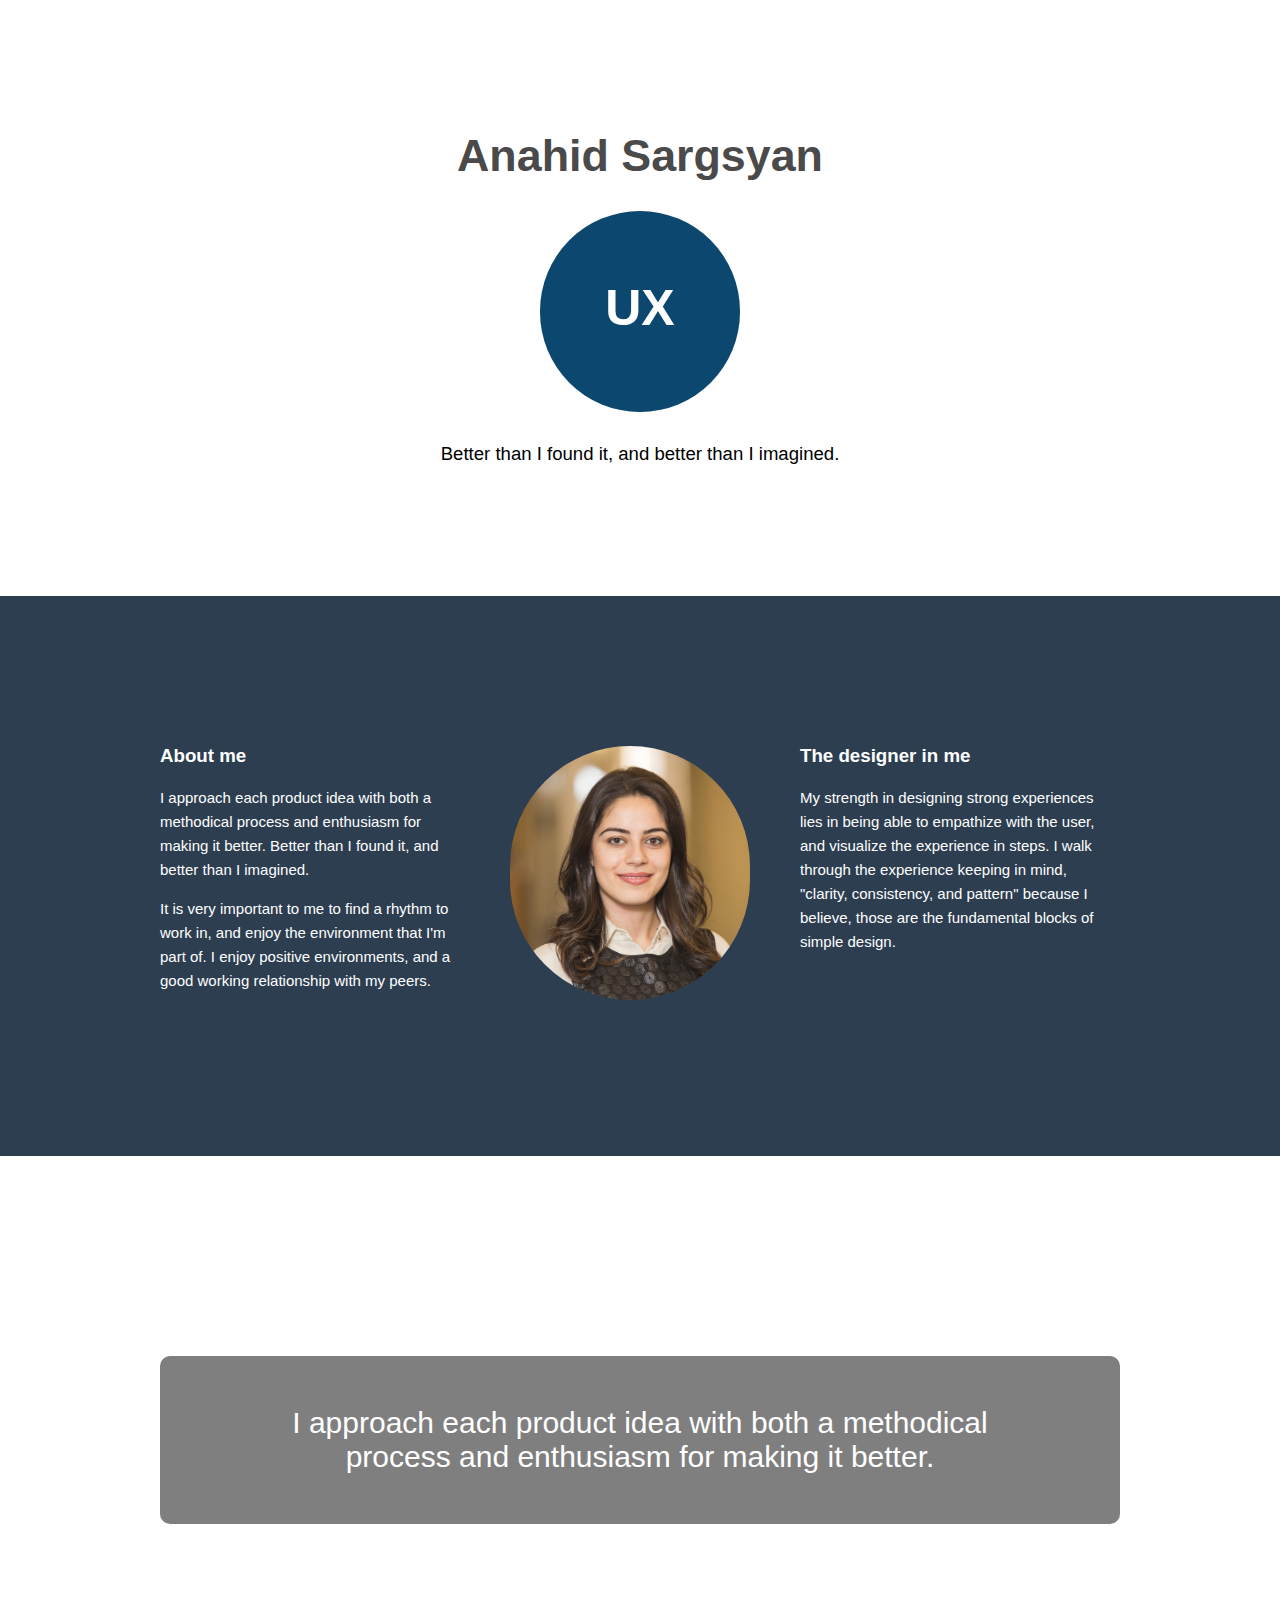
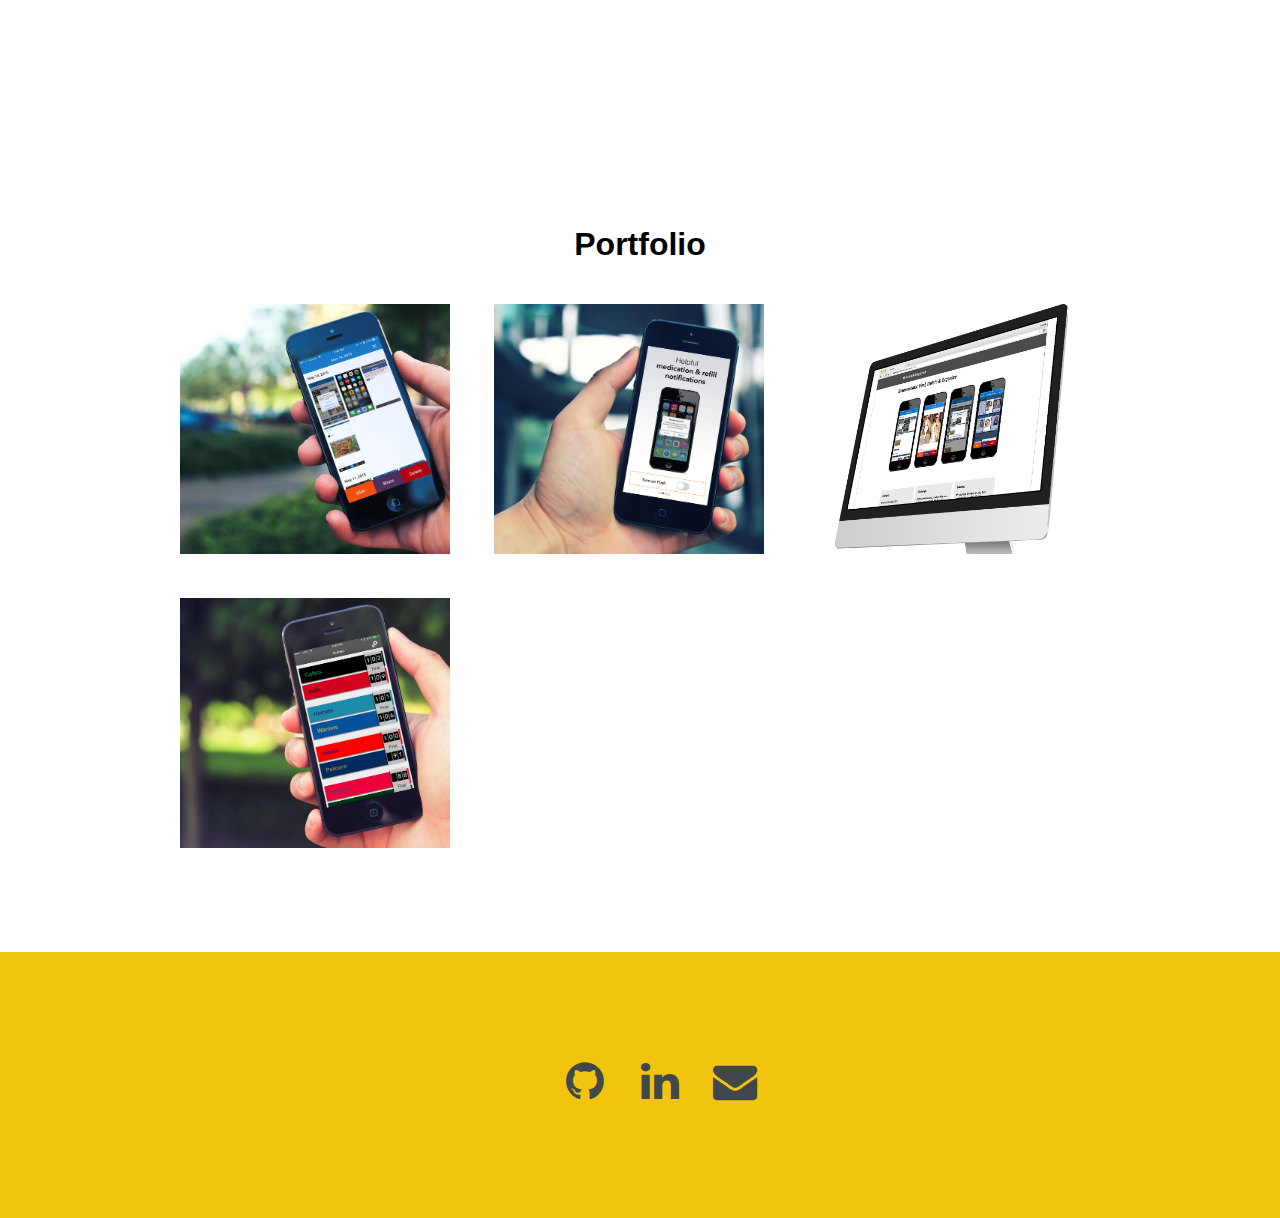
==== commit e6989e27: "no message" ====
--- a/index.html
+++ b/index.html
@@ -26,7 +26,7 @@
 							<div id="about_left">
 								<h3>About me</h3>
 								<p>I approach each product idea with both a methodical process and enthusiasm for making it better. Better than I found it, and better than I imagined.</p>
-								<p>It is very improtant to me to find a rhythim to work in, and enjoy the environment that I'm part of. I enjoy positive environments, and a good working relationship with my peers.</p>	
+								<p>It is very important to me to find a rhythm to work in, and enjoy the environment that I'm part of. I enjoy positive environments, and a good working relationship with my peers.</p>	
 							</div>
 							<div id="about_center">
 								<img src="images/about_me.jpg" style="border-radius: 340px;"/>
--- a/css/style.css
+++ b/css/style.css
@@ -1,3 +1,4 @@
+
 body {
 	margin: 0px;
 	padding: 0px;
